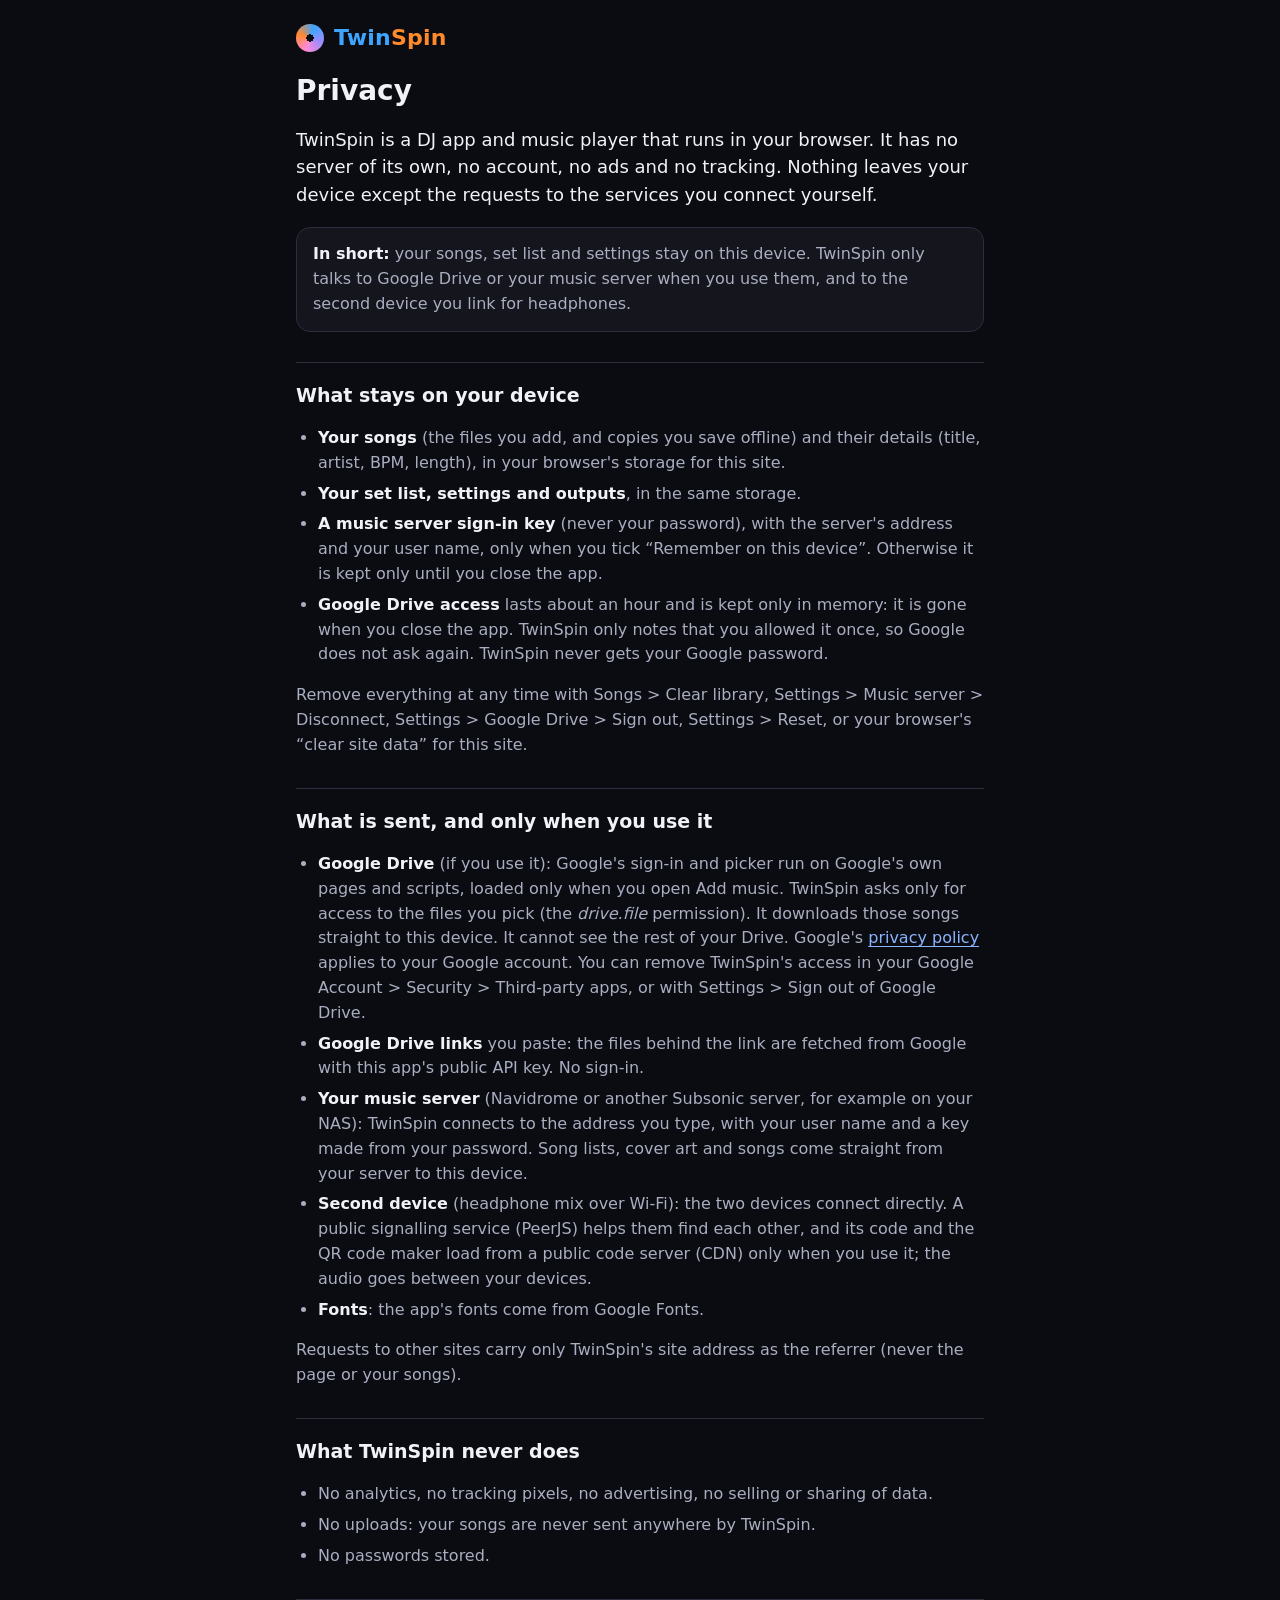
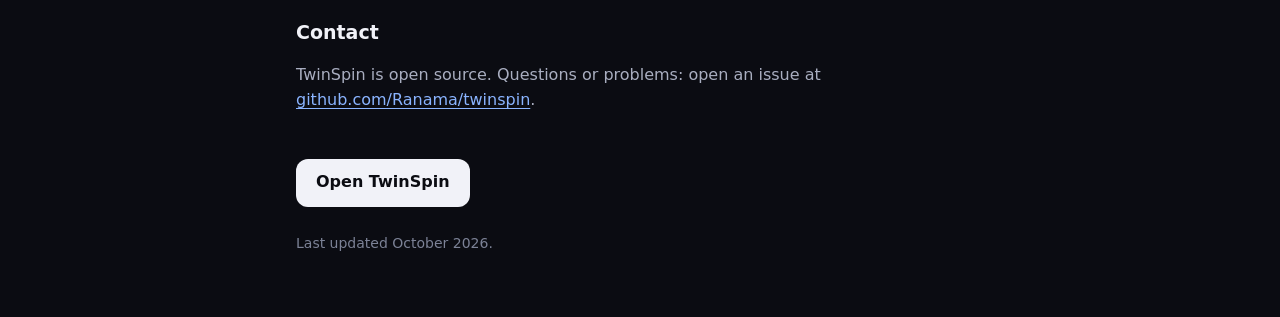
==== privacy.html @ d895b6e2 "Song sources: Google Drive picker and shared links, music server / Synology NAS (Navidrome, Subsonic" ====
<!doctype html>
<html lang="en">
<head>
  <meta charset="utf-8">
  <meta name="viewport" content="width=device-width, initial-scale=1, viewport-fit=cover">
  <title>TwinSpin privacy</title>
  <meta name="description" content="What TwinSpin keeps on your device and what it sends, in plain words.">
  <meta name="color-scheme" content="dark">
  <meta name="theme-color" content="#0b0c12">
  <meta name="referrer" content="strict-origin">
  <link rel="icon" href="icons/icon.svg" type="image/svg+xml">
  <link rel="icon" href="icons/favicon-32.png" sizes="32x32" type="image/png">
  <link rel="apple-touch-icon" href="icons/apple-touch-icon.png">
  <style>
    :root {
      --bg: #0b0c12;
      --panel: #14151d;
      --line: #2b2e3c;
      --text: #f1f2f8;
      --dim: #a9aec0;
      --faint: #7c8296;
      --deck-a: #3da5ff;
      --deck-b: #ff8a2a;
      --link: #8ab4ff;
      color-scheme: dark;
    }

    * { box-sizing: border-box; }

    html, body {
      margin: 0;
      background: var(--bg);
      color: var(--text);
      font: 16px/1.55 'Barlow', system-ui, -apple-system, 'Segoe UI', Roboto, sans-serif;
      -webkit-text-size-adjust: 100%;
      text-size-adjust: 100%;
    }

    main {
      max-width: 720px;
      margin: 0 auto;
      padding: calc(env(safe-area-inset-top, 0px) + 24px) 16px calc(env(safe-area-inset-bottom, 0px) + 48px);
    }

    .brand {
      display: flex;
      align-items: center;
      gap: 10px;
      margin: 0 0 22px;
      font: 800 22px/1 'Arial Black', system-ui, sans-serif;
      letter-spacing: 0.01em;
    }

    .brand-disc {
      width: 28px;
      height: 28px;
      border-radius: 50%;
      background: radial-gradient(circle, var(--bg) 0 18%, transparent 19%),
        conic-gradient(from 20deg, var(--deck-a), #9d8cff, #ff8ad6, var(--deck-b), var(--deck-a));
    }

    .brand-twin { color: var(--deck-a); }
    .brand-spin { color: var(--deck-b); }

    h1 {
      margin: 0 0 8px;
      font-size: 28px;
      line-height: 1.2;
    }

    h2 {
      margin: 30px 0 8px;
      padding-top: 18px;
      border-top: 1px solid var(--line);
      font-size: 19px;
    }

    p, li { color: var(--dim); }
    strong { color: var(--text); font-weight: 600; }
    ul { padding-left: 22px; }
    li + li { margin-top: 6px; }

    a {
      color: var(--link);
      text-underline-offset: 3px;
    }

    .lead {
      font-size: 18px;
      color: var(--text);
    }

    .card {
      margin: 18px 0;
      padding: 14px 16px;
      border-radius: 14px;
      background: var(--panel);
      border: 1px solid var(--line);
    }

    .card p { margin: 0; }

    .back {
      display: inline-flex;
      align-items: center;
      min-height: 48px;
      margin-top: 30px;
      padding: 0 20px;
      border-radius: 12px;
      background: var(--text);
      color: var(--bg);
      font-weight: 700;
      text-decoration: none;
    }

    .foot {
      margin-top: 26px;
      color: var(--faint);
      font-size: 14px;
    }
  </style>
</head>
<body>
  <main>
    <p class="brand"><span class="brand-disc" aria-hidden="true"></span><span><span class="brand-twin">Twin</span><span class="brand-spin">Spin</span></span></p>
    <h1>Privacy</h1>
    <p class="lead">TwinSpin is a DJ app and music player that runs in your browser. It has no server of its own, no
      account, no ads and no tracking. Nothing leaves your device except the requests to the services you connect
      yourself.</p>

    <div class="card">
      <p><strong>In short:</strong> your songs, set list and settings stay on this device. TwinSpin only talks to
        Google Drive or your music server when you use them, and to the second device you link for headphones.</p>
    </div>

    <h2>What stays on your device</h2>
    <ul>
      <li><strong>Your songs</strong> (the files you add, and copies you save offline) and their details (title, artist,
        BPM, length), in your browser's storage for this site.</li>
      <li><strong>Your set list, settings and outputs</strong>, in the same storage.</li>
      <li><strong>A music server sign-in key</strong> (never your password), with the server's address and your user
        name, only when you tick “Remember on this device”. Otherwise it is kept only until you close the app.</li>
      <li><strong>Google Drive access</strong> lasts about an hour and is kept only in memory: it is gone when you
        close the app. TwinSpin only notes that you allowed it once, so Google does not ask again. TwinSpin never
        gets your Google password.</li>
    </ul>
    <p>Remove everything at any time with Songs &gt; Clear library, Settings &gt; Music server &gt; Disconnect,
      Settings &gt; Google Drive &gt; Sign out, Settings &gt; Reset, or your browser's “clear site data” for this
      site.</p>

    <h2>What is sent, and only when you use it</h2>
    <ul>
      <li><strong>Google Drive</strong> (if you use it): Google's sign-in and picker run on Google's own pages and
        scripts, loaded only when you open Add music. TwinSpin asks only for access to the files you pick
        (the <em>drive.file</em> permission). It downloads those songs straight to this device. It cannot see
        the rest of your Drive. Google's <a href="https://policies.google.com/privacy" target="_blank" rel="noopener">privacy
        policy</a> applies to your Google account. You can remove TwinSpin's access in your Google Account &gt;
        Security &gt; Third-party apps, or with Settings &gt; Sign out of Google Drive.</li>
      <li><strong>Google Drive links</strong> you paste: the files behind the link are fetched from Google with this
        app's public API key. No sign-in.</li>
      <li><strong>Your music server</strong> (Navidrome or another Subsonic server, for example on your NAS): TwinSpin
        connects to the address you type, with your user name and a key made from your password. Song lists, cover
        art and songs come straight from your server to this device.</li>
      <li><strong>Second device</strong> (headphone mix over Wi-Fi): the two devices connect directly. A public
        signalling service (PeerJS) helps them find each other, and its code and the QR code maker load from a
        public code server (CDN) only when you use it; the audio goes between your devices.</li>
      <li><strong>Fonts</strong>: the app's fonts come from Google Fonts.</li>
    </ul>
    <p>Requests to other sites carry only TwinSpin's site address as the referrer (never the page or your songs).</p>

    <h2>What TwinSpin never does</h2>
    <ul>
      <li>No analytics, no tracking pixels, no advertising, no selling or sharing of data.</li>
      <li>No uploads: your songs are never sent anywhere by TwinSpin.</li>
      <li>No passwords stored.</li>
    </ul>

    <h2>Contact</h2>
    <p>TwinSpin is open source. Questions or problems: open an issue at
      <a href="https://github.com/Ranama/twinspin/issues" target="_blank" rel="noopener">github.com/Ranama/twinspin</a>.</p>

    <a class="back" href="./">Open TwinSpin</a>
    <p class="foot">Last updated October 2026.</p>
  </main>
</body>
</html>
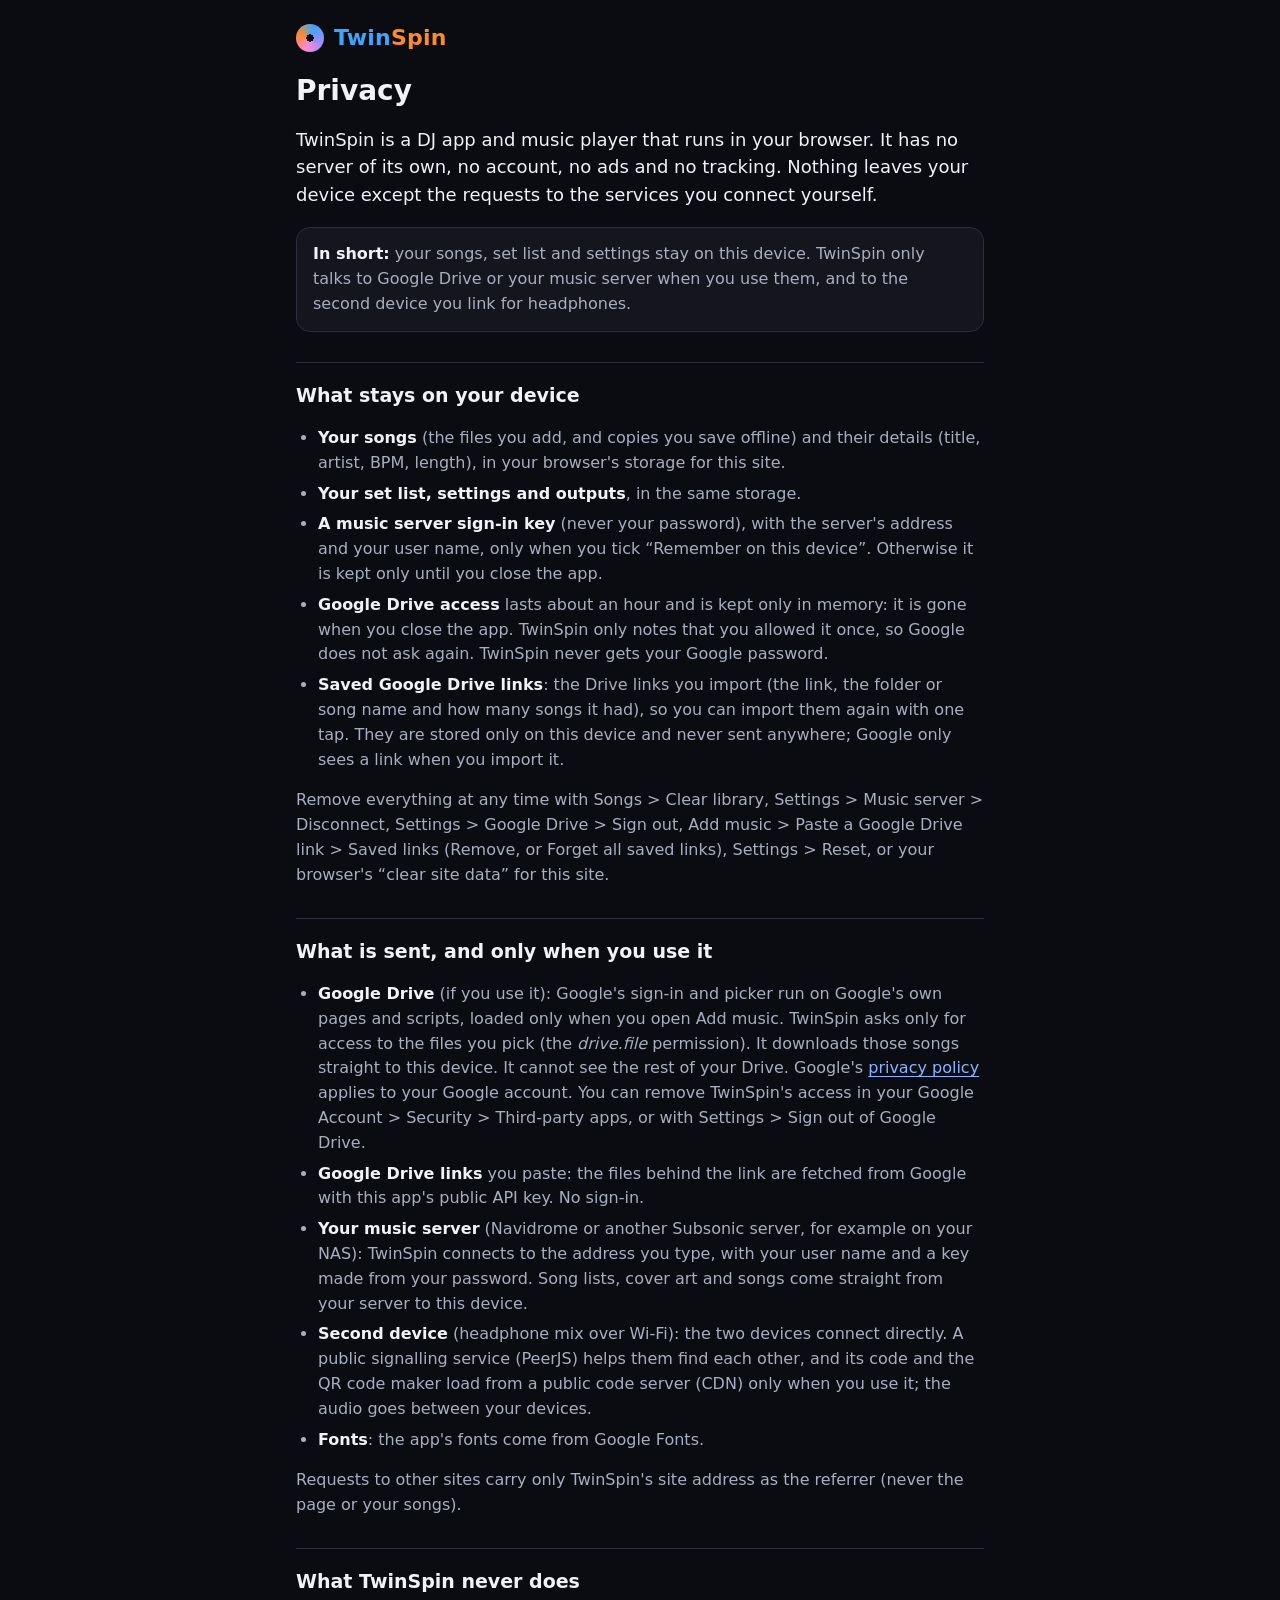
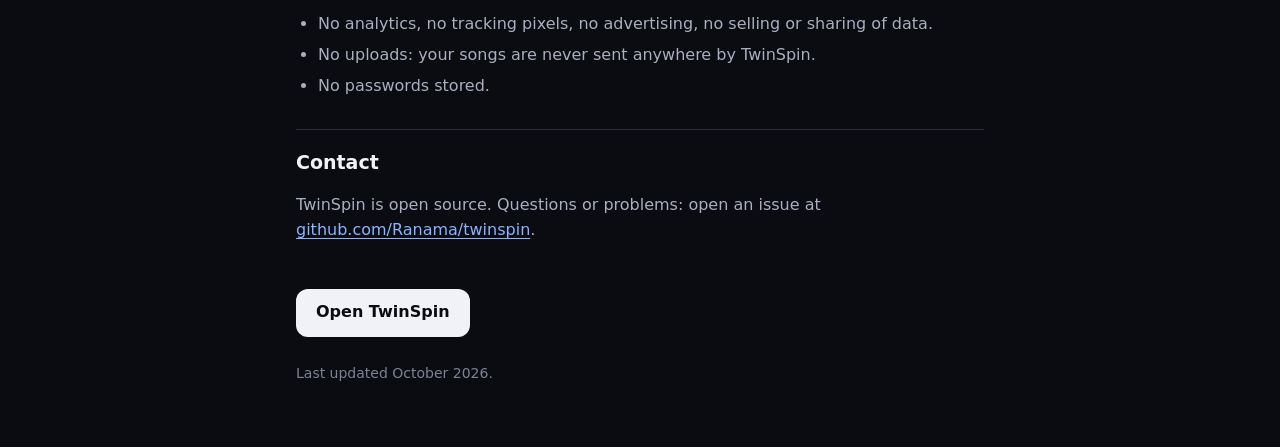
==== commit e0e917f2: "Saved Google Drive links: imported links are remembered on the device with one-tap Import again; re-" ====
--- a/privacy.html
+++ b/privacy.html
@@ -143,10 +143,13 @@
       <li><strong>Google Drive access</strong> lasts about an hour and is kept only in memory: it is gone when you
         close the app. TwinSpin only notes that you allowed it once, so Google does not ask again. TwinSpin never
         gets your Google password.</li>
+      <li><strong>Saved Google Drive links</strong>: the Drive links you import (the link, the folder or song name and
+        how many songs it had), so you can import them again with one tap. They are stored only on this device and
+        never sent anywhere; Google only sees a link when you import it.</li>
     </ul>
     <p>Remove everything at any time with Songs &gt; Clear library, Settings &gt; Music server &gt; Disconnect,
-      Settings &gt; Google Drive &gt; Sign out, Settings &gt; Reset, or your browser's “clear site data” for this
-      site.</p>
+      Settings &gt; Google Drive &gt; Sign out, Add music &gt; Paste a Google Drive link &gt; Saved links (Remove,
+      or Forget all saved links), Settings &gt; Reset, or your browser's “clear site data” for this site.</p>
 
     <h2>What is sent, and only when you use it</h2>
     <ul>
